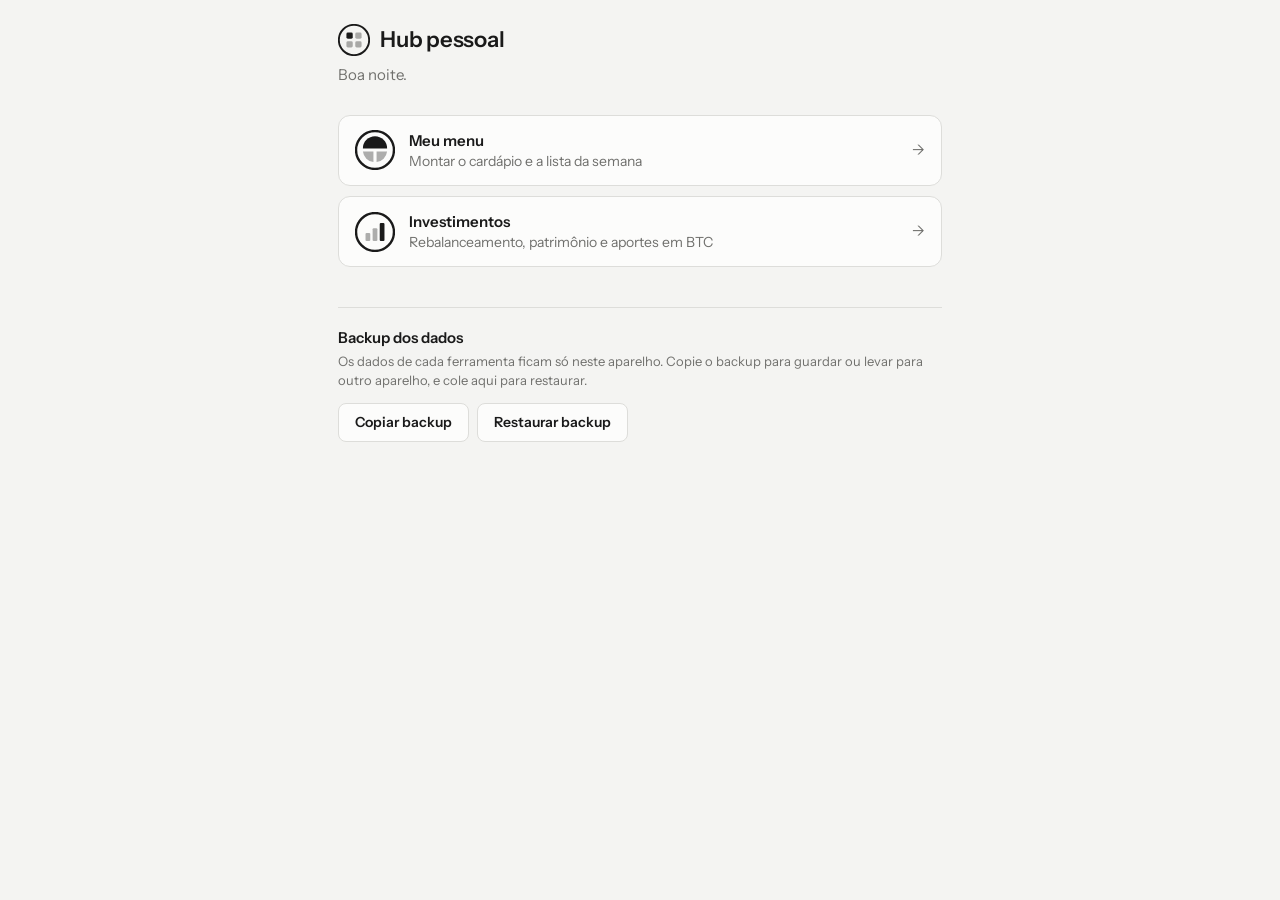
==== index.html @ 8641234e "Cria o hub: tela inicial, tema grafite compartilhado e backup dos dados - index.html com registro de" ====
<!DOCTYPE html>
<html lang="pt-BR">
<head>
<meta charset="utf-8">
<meta name="viewport" content="width=device-width, initial-scale=1, viewport-fit=cover">
<meta name="robots" content="noindex, nofollow">
<title>Hub pessoal</title>
<link rel="icon" type="image/png" href="icone-512.png">
<link rel="apple-touch-icon" href="apple-touch-icon.png">
<meta name="apple-mobile-web-app-title" content="Hub">
<meta name="apple-mobile-web-app-capable" content="yes">
<meta name="mobile-web-app-capable" content="yes">
<meta name="theme-color" content="#F4F4F2" media="(prefers-color-scheme: light)">
<meta name="theme-color" content="#151515" media="(prefers-color-scheme: dark)">
<link rel="preconnect" href="https://fonts.googleapis.com">
<link rel="preconnect" href="https://fonts.gstatic.com" crossorigin>
<link href="https://fonts.googleapis.com/css2?family=Instrument+Sans:wght@400;500;600&display=swap" rel="stylesheet">
<link rel="stylesheet" href="compartilhado/tema.css">
<style>
.saudacao{color:var(--suave);margin:-.5rem 0 1.75rem}
.ferramentas{list-style:none;margin:0;padding:0;display:grid;gap:.625rem}
.ferramenta{
  display:flex;align-items:center;gap:.875rem;
  background:var(--papel);border:1px solid var(--linha);border-radius:.75rem;
  padding:.875rem 1rem;color:inherit;text-decoration:none;
}
.ferramenta:hover{border-color:var(--suave)}
.ferramenta:active{background:var(--folha-clara)}
.ferramenta svg{width:2.5rem;height:2.5rem;flex:none}
.ferramenta .nome{display:block;font-weight:600}
.ferramenta .desc{display:block;color:var(--suave);font-size:.875rem;line-height:1.35}
.ferramenta .seta{margin-left:auto;color:var(--suave);flex:none}
.backup{margin-top:2.5rem;border-top:1px solid var(--linha);padding-top:1.25rem}
.backup h2{font:600 .9375rem/1.3 var(--fonte);margin:0 0 .25rem}
.dica{color:var(--suave);font-size:.8125rem;margin:0 0 .75rem}
.acoes{display:flex;flex-wrap:wrap;gap:.5rem}
.botao{border:1px solid var(--linha);background:var(--papel);padding:.5rem 1rem;border-radius:.5rem;font-weight:600;font-size:.875rem}
.botao.cheio{background:var(--folha);border-color:var(--folha);color:var(--folha-tinta)}
.botao[hidden],#restaurar[hidden]{display:none}
#restaurar textarea{width:100%;min-height:6rem;margin:.75rem 0 .5rem;resize:vertical;background:var(--papel);border:1px solid var(--linha);border-radius:.5rem;padding:.5rem .75rem;font:400 .8125rem/1.4 ui-monospace,Menlo,monospace}
.aviso{min-height:1.375rem;margin:.625rem 0 0;font-size:.875rem}
</style>
</head>
<body>
<div class="pagina">
  <header class="topo">
    <h1><svg viewBox="12 12 76 76" aria-hidden="true" focusable="false"><circle cx="50" cy="50" r="36" fill="none" stroke="currentColor" stroke-width="4.5"/><rect x="32" y="32" width="15" height="15" rx="3.5" fill="currentColor"/><rect x="53" y="32" width="15" height="15" rx="3.5" fill="currentColor" opacity=".35"/><rect x="32" y="53" width="15" height="15" rx="3.5" fill="currentColor" opacity=".35"/><rect x="53" y="53" width="15" height="15" rx="3.5" fill="currentColor" opacity=".35"/></svg>Hub pessoal</h1>
  </header>
  <p class="saudacao" id="saudacao"></p>

  <ul class="ferramentas" id="ferramentas"></ul>

  <section class="backup" aria-labelledby="t-backup">
    <h2 id="t-backup">Backup dos dados</h2>
    <p class="dica">Os dados de cada ferramenta ficam só neste aparelho. Copie o backup para guardar ou levar para outro aparelho, e cole aqui para restaurar.</p>
    <div class="acoes">
      <button type="button" class="botao" id="copiar">Copiar backup</button>
      <button type="button" class="botao" id="abrir-restaurar">Restaurar backup</button>
    </div>
    <div id="restaurar" hidden>
      <textarea id="texto-backup" placeholder="Cole aqui o backup copiado" spellcheck="false" autocomplete="off"></textarea>
      <div class="acoes">
        <button type="button" class="botao cheio" id="confirmar">Substituir dados por este backup</button>
        <button type="button" class="botao" id="cancelar">Cancelar</button>
      </div>
    </div>
    <p class="aviso" id="aviso" role="status"></p>
  </section>
</div>

<script>
// ── Registro de ferramentas ──
// Para adicionar uma nova: crie ferramentas/<pasta>/index.html e acrescente
// uma linha aqui. O ícone é o conteúdo interno de um SVG com viewBox 12 12 76 76
// (anel externo é desenhado automaticamente; use currentColor).
// "chaves" são as chaves de localStorage da ferramenta — entram no backup.
var FERRAMENTAS = [
  {
    pasta: 'menu', nome: 'Meu menu', chaves: ['meu-menu-v3', 'cozinha_estado_v4'], desc: 'Montar o cardápio e a lista da semana',
    icone: '<path d="M27 47 A23 23 0 0 1 73 47 Z" fill="currentColor"/><path d="M27 53 L47 53 L47 73 A23 23 0 0 1 27 53 Z M53 53 L73 53 A23 23 0 0 1 53 73 Z" fill="currentColor" opacity=".35"/>'
  },
  {
    pasta: 'investimentos', nome: 'Investimentos', chaves: ['meus-investimentos:v1'], desc: 'Rebalanceamento, patrimônio e aportes em BTC',
    icone: '<rect x="32" y="52" width="9" height="15" rx="2" fill="currentColor" opacity=".35"/><rect x="45.5" y="43" width="9" height="24" rx="2" fill="currentColor" opacity=".35"/><rect x="59" y="33" width="9" height="34" rx="2" fill="currentColor"/>'
  }
];

(function () {
  var lista = document.getElementById('ferramentas');
  FERRAMENTAS.forEach(function (f) {
    var li = document.createElement('li');
    li.innerHTML =
      '<a class="ferramenta" href="ferramentas/' + f.pasta + '/">' +
        '<svg viewBox="12 12 76 76" aria-hidden="true" focusable="false"><circle cx="50" cy="50" r="36" fill="none" stroke="currentColor" stroke-width="4.5"/>' + f.icone + '</svg>' +
        '<span><span class="nome"></span><span class="desc"></span></span>' +
        '<span class="seta" aria-hidden="true">&rarr;</span>' +
      '</a>';
    li.querySelector('.nome').textContent = f.nome;
    li.querySelector('.desc').textContent = f.desc;
    lista.appendChild(li);
  });

  var h = new Date().getHours();
  document.getElementById('saudacao').textContent =
    (h < 5 ? 'Boa noite' : h < 12 ? 'Bom dia' : h < 18 ? 'Boa tarde' : 'Boa noite') + '.';
})();

// ── Backup: todas as chaves registradas, num JSON só ──
(function () {
  var $ = function (id) { return document.getElementById(id); };
  var chaves = [];
  FERRAMENTAS.forEach(function (f) { chaves = chaves.concat(f.chaves || []); });
  function avisar(t) { $('aviso').textContent = t; }

  function gerar() {
    var dados = {};
    chaves.forEach(function (k) {
      try { var v = localStorage.getItem(k); if (v !== null) dados[k] = v; } catch (e) {}
    });
    return JSON.stringify({ hub: 1, data: new Date().toISOString(), dados: dados });
  }
  function copiar(texto) {
    var ok = function () { avisar('Backup copiado. Guarde em um lugar seguro (ex.: Notas).'); };
    var reserva = function () {
      $('restaurar').hidden = false; $('texto-backup').value = texto; $('texto-backup').select();
      $('confirmar').hidden = true;
      avisar('Não deu para copiar automaticamente — selecione o texto acima e copie.');
    };
    if (navigator.clipboard && navigator.clipboard.writeText) navigator.clipboard.writeText(texto).then(ok, reserva);
    else reserva();
  }
  $('copiar').addEventListener('click', function () {
    var t = gerar();
    if (!Object.keys(JSON.parse(t).dados).length) { avisar('Ainda não há dados neste aparelho.'); return; }
    copiar(t);
  });
  $('abrir-restaurar').addEventListener('click', function () {
    $('restaurar').hidden = false; $('confirmar').hidden = false; $('texto-backup').value = ''; $('texto-backup').focus(); avisar('');
  });
  $('cancelar').addEventListener('click', function () { $('restaurar').hidden = true; avisar(''); });
  $('confirmar').addEventListener('click', function () {
    var b;
    try { b = JSON.parse($('texto-backup').value.trim()); } catch (e) { avisar('Esse texto não é um backup válido.'); return; }
    if (!b || typeof b.dados !== 'object') { avisar('Esse texto não é um backup válido.'); return; }
    var n = 0;
    Object.keys(b.dados).forEach(function (k) {
      if (chaves.indexOf(k) > -1 && typeof b.dados[k] === 'string') {
        try { localStorage.setItem(k, b.dados[k]); n++; } catch (e) {}
      }
    });
    $('restaurar').hidden = true;
    avisar(n ? 'Backup restaurado (' + n + (n === 1 ? ' item' : ' itens') + ').' : 'Nenhum dado reconhecido nesse backup.');
  });
})();
</script>
</body>
</html>
---- compartilhado/tema.css ----
/* ─────────────────────────────────────────────────────────────
   Hub pessoal — tema grafite/neutro compartilhado por todas as ferramentas.
   Uso:  <link rel="stylesheet" href="../../compartilhado/tema.css">
   (do index do hub:  href="compartilhado/tema.css")

   Tokens
     --fundo        fundo da página
     --papel        superfícies (cards, campos, barras)
     --tinta        texto principal
     --suave        texto secundário, rótulos
     --linha        bordas e divisores
     --folha        destaque (grafite); --folha-tinta é o texto sobre ele
     --folha-clara  destaque bem leve (fundos de seleção)
     --positivo / --alerta / --perigo   só para semântica (ganho, atenção, erro)
     --fonte        família tipográfica
   ───────────────────────────────────────────────────────────── */
:root{
  color-scheme:light dark;
  --fundo:#F4F4F2;
  --papel:#FCFCFB;
  --tinta:#1A1A1A;
  --suave:#70706D;
  --linha:#DDDDDA;
  --folha:#2B2B2A;
  --folha-tinta:#FFFFFF;
  --folha-clara:#E8E8E5;
  --positivo:#2E7148;
  --alerta:#8A6100;
  --perigo:#8C3B30;
  --fonte:"Instrument Sans",system-ui,-apple-system,"Segoe UI",sans-serif;
  --largura:40rem;
}
@media (prefers-color-scheme:dark){
  :root{
    --fundo:#151515; --papel:#1D1D1D; --tinta:#ECECEA; --suave:#989895;
    --linha:#303030; --folha:#E2E2DF; --folha-tinta:#151515; --folha-clara:#2A2A2A;
    --positivo:#7CC495; --alerta:#D8B45E; --perigo:#D9968B;
  }
}

*{box-sizing:border-box}
html{-webkit-text-size-adjust:100%}
body{
  margin:0;background:var(--fundo);color:var(--tinta);
  font:400 .9375rem/1.5 var(--fonte);
  padding:env(safe-area-inset-top,0) 0 env(safe-area-inset-bottom,0);
  -webkit-tap-highlight-color:transparent;
}
button,input,textarea,select{font:inherit;color:inherit}
input,textarea,select{font-size:1rem} /* evita zoom automático no iPhone */
button{cursor:pointer}
:focus-visible{outline:2px solid var(--folha);outline-offset:2px}

.pagina{max-width:var(--largura);margin:0 auto;padding:1.5rem 1.125rem 6rem}

/* Cabeçalho padrão das ferramentas: "← Hub" + título com ícone */
.topo{display:flex;align-items:center;justify-content:space-between;gap:1rem;margin:0 0 1rem}
.topo h1{display:flex;align-items:center;gap:.625rem;font:600 1.375rem/1.2 var(--fonte);letter-spacing:-.01em;margin:0}
.topo h1 svg{width:2rem;height:2rem;flex:none}
.voltar{
  display:inline-flex;align-items:center;gap:.25rem;
  color:var(--suave);text-decoration:none;font-size:.875rem;font-weight:500;
  padding:.375rem .625rem;margin-right:-.625rem;border-radius:.5rem;
}
.voltar:hover{color:var(--tinta);background:var(--folha-clara)}

/* Abas padrão */
.nav{display:flex;gap:1.5rem;border-bottom:1px solid var(--linha);margin-bottom:1.75rem;overflow-x:auto}
.nav button{border:0;background:none;padding:.5rem 0 .625rem;margin-bottom:-1px;border-bottom:2px solid transparent;color:var(--suave);font-weight:500;white-space:nowrap}
.nav button[aria-current="page"]{color:var(--tinta);border-bottom-color:var(--folha);font-weight:600}
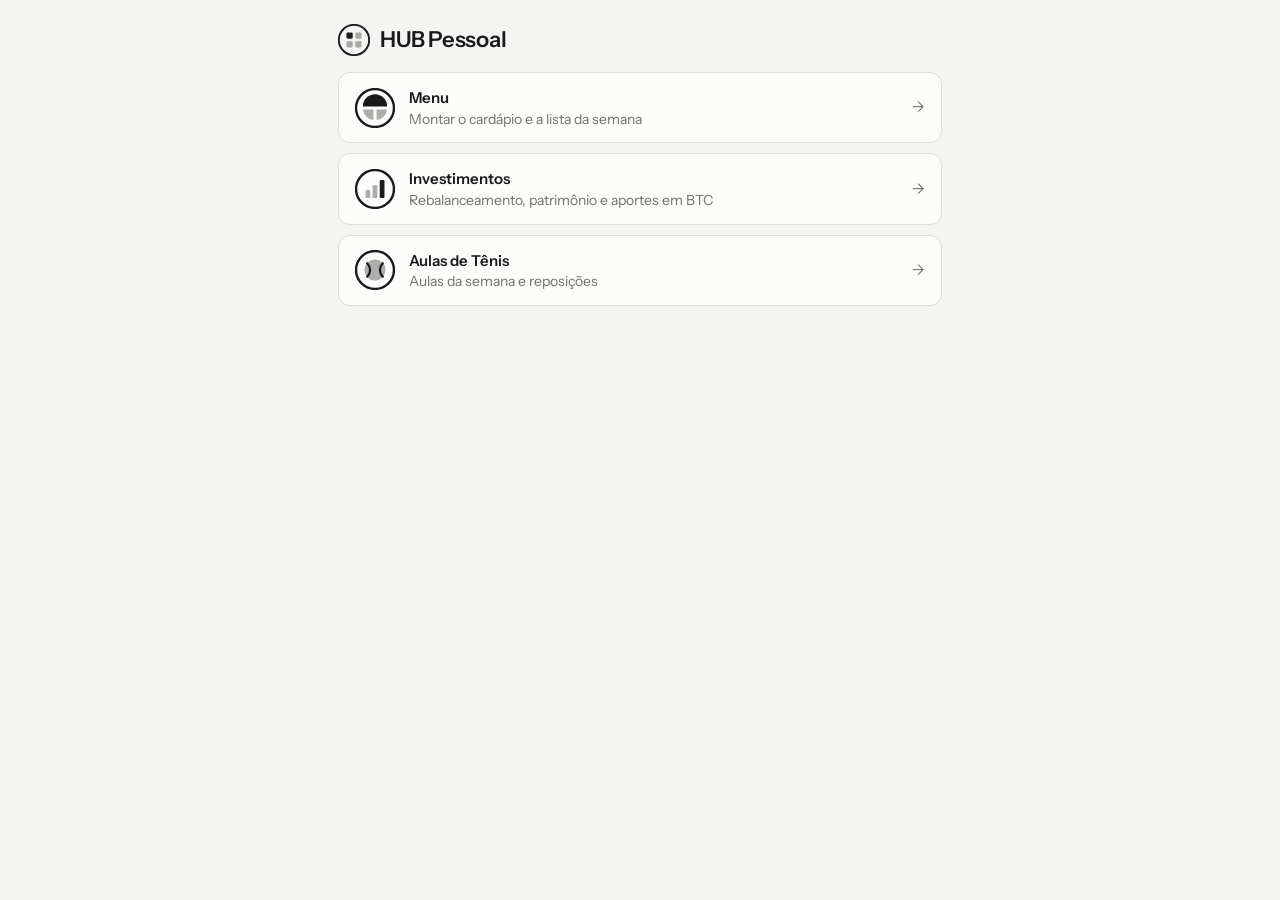
==== commit 31bcef7e: "Adiciona Aulas de Tênis; simplifica a tela inicial - Nova ferramenta ferramentas/tenis: aulas da sem" ====
--- a/index.html
+++ b/index.html
@@ -4,7 +4,7 @@
 <meta charset="utf-8">
 <meta name="viewport" content="width=device-width, initial-scale=1, viewport-fit=cover">
 <meta name="robots" content="noindex, nofollow">
-<title>Hub pessoal</title>
+<title>HUB Pessoal</title>
 <link rel="icon" type="image/png" href="icone-512.png">
 <link rel="apple-touch-icon" href="apple-touch-icon.png">
 <meta name="apple-mobile-web-app-title" content="Hub">
@@ -17,7 +17,6 @@
 <link href="https://fonts.googleapis.com/css2?family=Instrument+Sans:wght@400;500;600&display=swap" rel="stylesheet">
 <link rel="stylesheet" href="compartilhado/tema.css">
 <style>
-.saudacao{color:var(--suave);margin:-.5rem 0 1.75rem}
 .ferramentas{list-style:none;margin:0;padding:0;display:grid;gap:.625rem}
 .ferramenta{
   display:flex;align-items:center;gap:.875rem;
@@ -30,42 +29,14 @@
 .ferramenta .nome{display:block;font-weight:600}
 .ferramenta .desc{display:block;color:var(--suave);font-size:.875rem;line-height:1.35}
 .ferramenta .seta{margin-left:auto;color:var(--suave);flex:none}
-.backup{margin-top:2.5rem;border-top:1px solid var(--linha);padding-top:1.25rem}
-.backup h2{font:600 .9375rem/1.3 var(--fonte);margin:0 0 .25rem}
-.dica{color:var(--suave);font-size:.8125rem;margin:0 0 .75rem}
-.acoes{display:flex;flex-wrap:wrap;gap:.5rem}
-.botao{border:1px solid var(--linha);background:var(--papel);padding:.5rem 1rem;border-radius:.5rem;font-weight:600;font-size:.875rem}
-.botao.cheio{background:var(--folha);border-color:var(--folha);color:var(--folha-tinta)}
-.botao[hidden],#restaurar[hidden]{display:none}
-#restaurar textarea{width:100%;min-height:6rem;margin:.75rem 0 .5rem;resize:vertical;background:var(--papel);border:1px solid var(--linha);border-radius:.5rem;padding:.5rem .75rem;font:400 .8125rem/1.4 ui-monospace,Menlo,monospace}
-.aviso{min-height:1.375rem;margin:.625rem 0 0;font-size:.875rem}
 </style>
 </head>
 <body>
 <div class="pagina">
   <header class="topo">
-    <h1><svg viewBox="12 12 76 76" aria-hidden="true" focusable="false"><circle cx="50" cy="50" r="36" fill="none" stroke="currentColor" stroke-width="4.5"/><rect x="32" y="32" width="15" height="15" rx="3.5" fill="currentColor"/><rect x="53" y="32" width="15" height="15" rx="3.5" fill="currentColor" opacity=".35"/><rect x="32" y="53" width="15" height="15" rx="3.5" fill="currentColor" opacity=".35"/><rect x="53" y="53" width="15" height="15" rx="3.5" fill="currentColor" opacity=".35"/></svg>Hub pessoal</h1>
+    <h1><svg viewBox="12 12 76 76" aria-hidden="true" focusable="false"><circle cx="50" cy="50" r="36" fill="none" stroke="currentColor" stroke-width="4.5"/><rect x="32" y="32" width="15" height="15" rx="3.5" fill="currentColor"/><rect x="53" y="32" width="15" height="15" rx="3.5" fill="currentColor" opacity=".35"/><rect x="32" y="53" width="15" height="15" rx="3.5" fill="currentColor" opacity=".35"/><rect x="53" y="53" width="15" height="15" rx="3.5" fill="currentColor" opacity=".35"/></svg>HUB Pessoal</h1>
   </header>
-  <p class="saudacao" id="saudacao"></p>
-
   <ul class="ferramentas" id="ferramentas"></ul>
-
-  <section class="backup" aria-labelledby="t-backup">
-    <h2 id="t-backup">Backup dos dados</h2>
-    <p class="dica">Os dados de cada ferramenta ficam só neste aparelho. Copie o backup para guardar ou levar para outro aparelho, e cole aqui para restaurar.</p>
-    <div class="acoes">
-      <button type="button" class="botao" id="copiar">Copiar backup</button>
-      <button type="button" class="botao" id="abrir-restaurar">Restaurar backup</button>
-    </div>
-    <div id="restaurar" hidden>
-      <textarea id="texto-backup" placeholder="Cole aqui o backup copiado" spellcheck="false" autocomplete="off"></textarea>
-      <div class="acoes">
-        <button type="button" class="botao cheio" id="confirmar">Substituir dados por este backup</button>
-        <button type="button" class="botao" id="cancelar">Cancelar</button>
-      </div>
-    </div>
-    <p class="aviso" id="aviso" role="status"></p>
-  </section>
 </div>
 
 <script>
@@ -73,15 +44,18 @@
 // Para adicionar uma nova: crie ferramentas/<pasta>/index.html e acrescente
 // uma linha aqui. O ícone é o conteúdo interno de um SVG com viewBox 12 12 76 76
 // (anel externo é desenhado automaticamente; use currentColor).
-// "chaves" são as chaves de localStorage da ferramenta — entram no backup.
 var FERRAMENTAS = [
   {
-    pasta: 'menu', nome: 'Meu menu', chaves: ['meu-menu-v3', 'cozinha_estado_v4'], desc: 'Montar o cardápio e a lista da semana',
+    pasta: 'menu', nome: 'Menu', desc: 'Montar o cardápio e a lista da semana',
     icone: '<path d="M27 47 A23 23 0 0 1 73 47 Z" fill="currentColor"/><path d="M27 53 L47 53 L47 73 A23 23 0 0 1 27 53 Z M53 53 L73 53 A23 23 0 0 1 53 73 Z" fill="currentColor" opacity=".35"/>'
   },
   {
-    pasta: 'investimentos', nome: 'Investimentos', chaves: ['meus-investimentos:v1'], desc: 'Rebalanceamento, patrimônio e aportes em BTC',
+    pasta: 'investimentos', nome: 'Investimentos', desc: 'Rebalanceamento, patrimônio e aportes em BTC',
     icone: '<rect x="32" y="52" width="9" height="15" rx="2" fill="currentColor" opacity=".35"/><rect x="45.5" y="43" width="9" height="24" rx="2" fill="currentColor" opacity=".35"/><rect x="59" y="33" width="9" height="34" rx="2" fill="currentColor"/>'
+  },
+  {
+    pasta: 'tenis', nome: 'Aulas de Tênis', desc: 'Aulas da semana e reposições',
+    icone: '<circle cx="50" cy="50" r="20" fill="currentColor" opacity=".35"/><path d="M35 37 A18 18 0 0 1 35 63 M65 37 A18 18 0 0 0 65 63" fill="none" stroke="currentColor" stroke-width="4" stroke-linecap="round"/>'
   }
 ];
 
@@ -99,59 +73,8 @@
     li.querySelector('.desc').textContent = f.desc;
     lista.appendChild(li);
   });
-
-  var h = new Date().getHours();
-  document.getElementById('saudacao').textContent =
-    (h < 5 ? 'Boa noite' : h < 12 ? 'Bom dia' : h < 18 ? 'Boa tarde' : 'Boa noite') + '.';
 })();
 
-// ── Backup: todas as chaves registradas, num JSON só ──
-(function () {
-  var $ = function (id) { return document.getElementById(id); };
-  var chaves = [];
-  FERRAMENTAS.forEach(function (f) { chaves = chaves.concat(f.chaves || []); });
-  function avisar(t) { $('aviso').textContent = t; }
-
-  function gerar() {
-    var dados = {};
-    chaves.forEach(function (k) {
-      try { var v = localStorage.getItem(k); if (v !== null) dados[k] = v; } catch (e) {}
-    });
-    return JSON.stringify({ hub: 1, data: new Date().toISOString(), dados: dados });
-  }
-  function copiar(texto) {
-    var ok = function () { avisar('Backup copiado. Guarde em um lugar seguro (ex.: Notas).'); };
-    var reserva = function () {
-      $('restaurar').hidden = false; $('texto-backup').value = texto; $('texto-backup').select();
-      $('confirmar').hidden = true;
-      avisar('Não deu para copiar automaticamente — selecione o texto acima e copie.');
-    };
-    if (navigator.clipboard && navigator.clipboard.writeText) navigator.clipboard.writeText(texto).then(ok, reserva);
-    else reserva();
-  }
-  $('copiar').addEventListener('click', function () {
-    var t = gerar();
-    if (!Object.keys(JSON.parse(t).dados).length) { avisar('Ainda não há dados neste aparelho.'); return; }
-    copiar(t);
-  });
-  $('abrir-restaurar').addEventListener('click', function () {
-    $('restaurar').hidden = false; $('confirmar').hidden = false; $('texto-backup').value = ''; $('texto-backup').focus(); avisar('');
-  });
-  $('cancelar').addEventListener('click', function () { $('restaurar').hidden = true; avisar(''); });
-  $('confirmar').addEventListener('click', function () {
-    var b;
-    try { b = JSON.parse($('texto-backup').value.trim()); } catch (e) { avisar('Esse texto não é um backup válido.'); return; }
-    if (!b || typeof b.dados !== 'object') { avisar('Esse texto não é um backup válido.'); return; }
-    var n = 0;
-    Object.keys(b.dados).forEach(function (k) {
-      if (chaves.indexOf(k) > -1 && typeof b.dados[k] === 'string') {
-        try { localStorage.setItem(k, b.dados[k]); n++; } catch (e) {}
-      }
-    });
-    $('restaurar').hidden = true;
-    avisar(n ? 'Backup restaurado (' + n + (n === 1 ? ' item' : ' itens') + ').' : 'Nenhum dado reconhecido nesse backup.');
-  });
-})();
 </script>
 </body>
 </html>
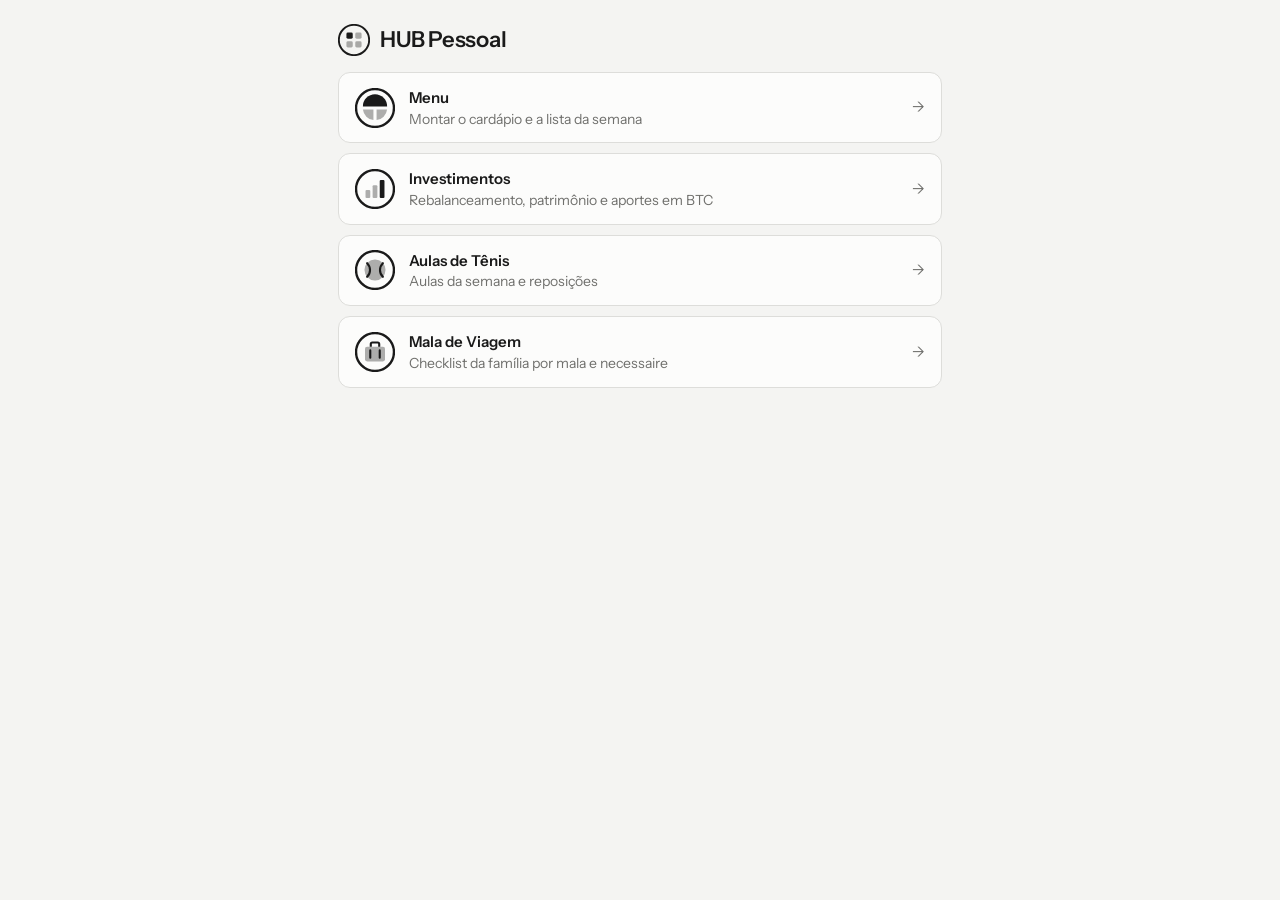
==== commit edf86c68: "Adiciona Mala de Viagem: checklist da família por volume - Listas-modelo organizadas por volume (doc" ====
--- a/index.html
+++ b/index.html
@@ -56,6 +56,10 @@
   {
     pasta: 'tenis', nome: 'Aulas de Tênis', desc: 'Aulas da semana e reposições',
     icone: '<circle cx="50" cy="50" r="20" fill="currentColor" opacity=".35"/><path d="M35 37 A18 18 0 0 1 35 63 M65 37 A18 18 0 0 0 65 63" fill="none" stroke="currentColor" stroke-width="4" stroke-linecap="round"/>'
+  },
+  {
+    pasta: 'mala', nome: 'Mala de Viagem', desc: 'Checklist da família por mala e necessaire',
+    icone: '<rect x="31" y="40" width="38" height="28" rx="4" fill="currentColor" opacity=".35"/><path d="M42 40 V35 a3 3 0 0 1 3 -3 h10 a3 3 0 0 1 3 3 V40" fill="none" stroke="currentColor" stroke-width="4"/><path d="M41 47 V61 M59 47 V61" stroke="currentColor" stroke-width="4" stroke-linecap="round"/>'
   }
 ];
 
